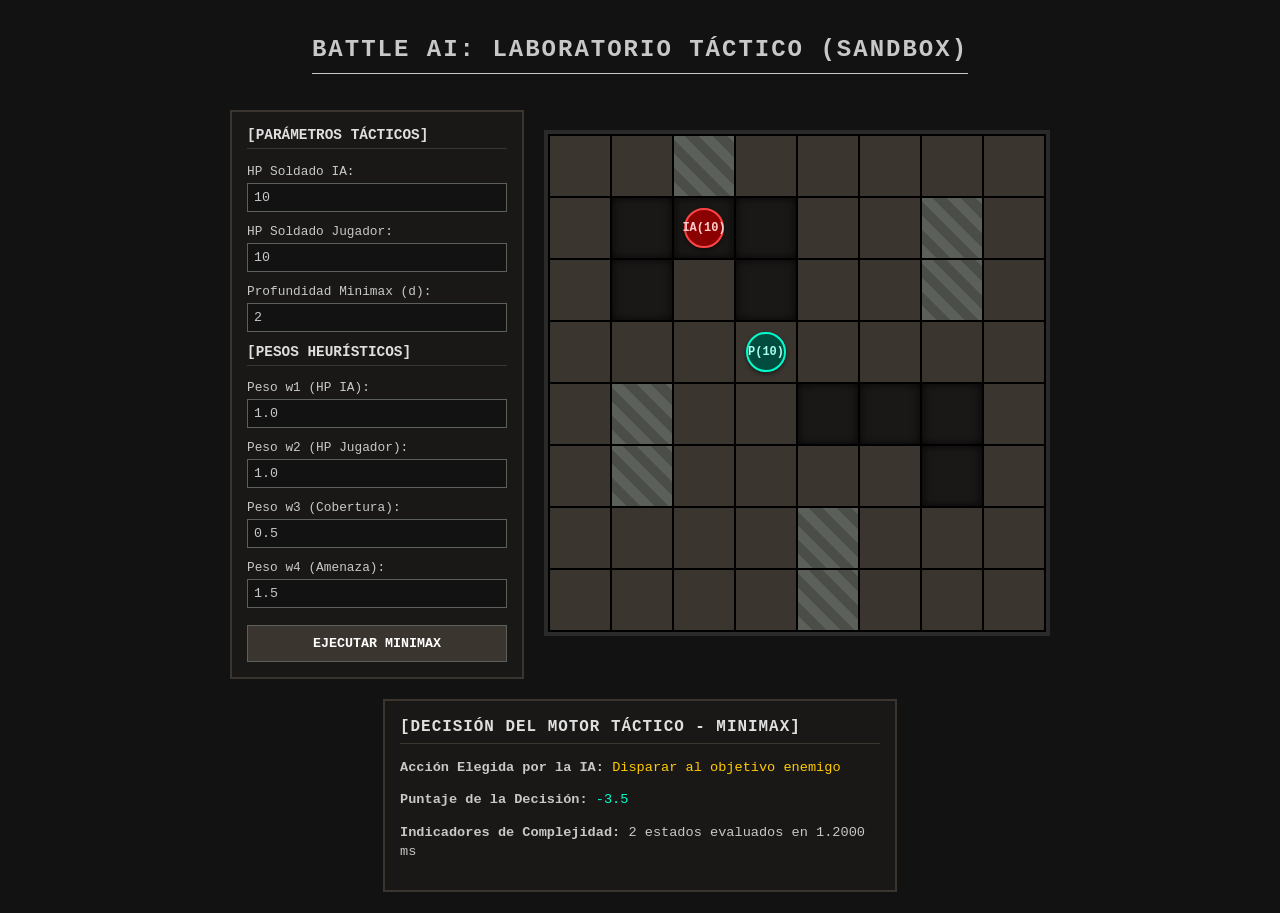
==== index.html @ 10f3fe08 "Renombrar Index.html a index.html en minuscula" ====
<!DOCTYPE html>
<html lang="es">
<head>
    <meta charset="UTF-8">
    <meta name="viewport" content="width=device-width, initial-scale=1.0">
    <title>Gridlock Tactics: Trench Korps - Sandbox IA</title>
    <link rel="stylesheet" href="ui/style.css">
</head>
<body>
    <header>
        <h1>BATTLE AI: LABORATORIO TÁCTICO (SANDBOX)</h1>
    </header>
    
    <main class="contenedor-principal">
        <!-- Panel de Control para alterar estadísticas y pesos en vivo -->
        <aside class="panel-controles">
            <h3>[PARÁMETROS TÁCTICOS]</h3>
            <div class="grupo-control">
                <label>HP Soldado IA:</label>
                <input type="number" id="input-hp-ia" value="10" min="1" max="20">
            </div>
            <div class="grupo-control">
                <label>HP Soldado Jugador:</label>
                <input type="number" id="input-hp-jugador" value="10" min="1" max="20">
            </div>
            <div class="grupo-control">
                <label>Profundidad Minimax (d):</label>
                <input type="number" id="input-profundidad" value="2" min="1" max="4">
            </div>

            <h3>[PESOS HEURÍSTICOS]</h3>
            <div class="grupo-control">
                <label>Peso w1 (HP IA):</label>
                <input type="number" id="input-w1" value="1.0" step="0.1">
            </div>
            <div class="grupo-control">
                <label>Peso w2 (HP Jugador):</label>
                <input type="number" id="input-w2" value="1.0" step="0.1">
            </div>
            <div class="grupo-control">
                <label>Peso w3 (Cobertura):</label>
                <input type="number" id="input-w3" value="0.5" step="0.1">
            </div>
            <div class="grupo-control">
                <label>Peso w4 (Amenaza):</label>
                <input type="number" id="input-w4" value="1.5" step="0.1">
            </div>

            <button id="btn-calcular" class="btn-tactico">EJECUTAR MINIMAX</button>
        </aside>

        <!-- Tablero Visual -->
        <section>
            <div id="tablero-juego" class="contenedor-tablero"></div>
        </section>
    </main>

    <!-- Panel de Resultados del Minimax -->
    <section id="panel-metricas" class="panel-metricas">
        <h3>[DIAGNÓSTICO DEL ÁRBOL DE DECISIONES]</h3>
        <p>Modifica los parámetros y presiona "Ejecutar Minimax".</p>
    </section>

    <script type="module" src="main.js"></script>
</body>
</html>
---- ui/style.css ----
:root {
    --fondo-oscuro: #121212;
    --texto-terminal: #c8c8c8;
    
    /* Paleta Krieg / Grimdark */
    --terreno-libre: #3b3530;
    --terreno-trinchera: #1a1817;
    --terreno-obstaculo: #5c605a;
    
    --espacio-grilla: 2px;
    --tamano-celda: 60px;
}

body {
    background-color: var(--fondo-oscuro);
    color: var(--texto-terminal);
    font-family: monospace;
    display: flex;
    flex-direction: column;
    align-items: center;
    margin: 0;
    padding: 20px;
}

h1 {
    font-size: 1.5rem;
    letter-spacing: 2px;
    border-bottom: 1px solid var(--texto-terminal);
    padding-bottom: 10px;
}

.contenedor-tablero {
    display: grid;
    gap: var(--espacio-grilla);
    background-color: #000;
    border: 4px solid #2a2a2a;
    padding: var(--espacio-grilla);
    margin-top: 20px;
}

.casilla {
    width: var(--tamano-celda);
    height: var(--tamano-celda);
    display: flex;
    justify-content: center;
    align-items: center;
    font-size: 0.8rem;
    user-select: none;
}

/* Clases dinámicas inyectadas por JS */
.casilla-libre { background-color: var(--terreno-libre); }
.casilla-trinchera { 
    background-color: var(--terreno-trinchera);
    box-shadow: inset 0 0 10px rgba(0,0,0,0.8);
}
.casilla-obstaculo { 
    background-color: var(--terreno-obstaculo);
    background-image: repeating-linear-gradient(45deg, transparent, transparent 10px, rgba(0,0,0,0.2) 10px, rgba(0,0,0,0.2) 20px);
}
.panel-metricas {
    margin-top: 20px;
    padding: 15px;
    background-color: #1a1817;
    border: 2px solid #3b3530;
    width: 480px;
    font-size: 0.85rem;
    line-height: 1.4;
}

.panel-metricas h3 {
    margin: 0 0 10px 0;
    color: #dfdfdf;
    border-bottom: 1px solid #3b3530;
    padding-bottom: 5px;
    letter-spacing: 1px;
}
.contenedor-principal {
    display: flex;
    gap: 20px;
    align-items: flex-start;
    margin-top: 20px;
}

.panel-controles {
    background-color: #1a1817;
    border: 2px solid #3b3530;
    padding: 15px;
    width: 260px;
}

.panel-controles h3 {
    margin-top: 0;
    font-size: 0.9rem;
    color: #dfdfdf;
    border-bottom: 1px solid #3b3530;
    padding-bottom: 5px;
}

.grupo-control {
    margin-bottom: 12px;
    display: flex;
    flex-direction: column;
    gap: 4px;
    font-size: 0.8rem;
}

.grupo-control input {
    background-color: #121212;
    border: 1px solid #5c605a;
    color: #c8c8c8;
    padding: 6px;
    font-family: monospace;
}

.btn-tactico {
    width: 100%;
    background-color: #3b3530;
    color: #fff;
    border: 1px solid #5c605a;
    padding: 10px;
    cursor: pointer;
    font-family: monospace;
    font-weight: bold;
    margin-top: 5px;
    transition: background 0.2s;
}

.btn-tactico:hover {
    background-color: #5c605a;
    color: #00ffcc;
}

/* Indicador visual de unidad sobre la celda */
.casilla {
    position: relative;
}

.unidad-ficha {
    width: 36px;
    height: 36px;
    border-radius: 50%;
    display: flex;
    justify-content: center;
    align-items: center;
    font-size: 0.75rem;
    font-weight: bold;
    box-shadow: 0 2px 4px rgba(0,0,0,0.5);
}

.unidad-ia {
    background-color: #8b0000; /* Rojo Krieg / Enemigo */
    color: #ffcccc;
    border: 2px solid #ff4444;
}

.unidad-jugador {
    background-color: #004d40; /* Verde oscuro / Aliado */
    color: #a7ffeb;
    border: 2px solid #00ffcc;
}
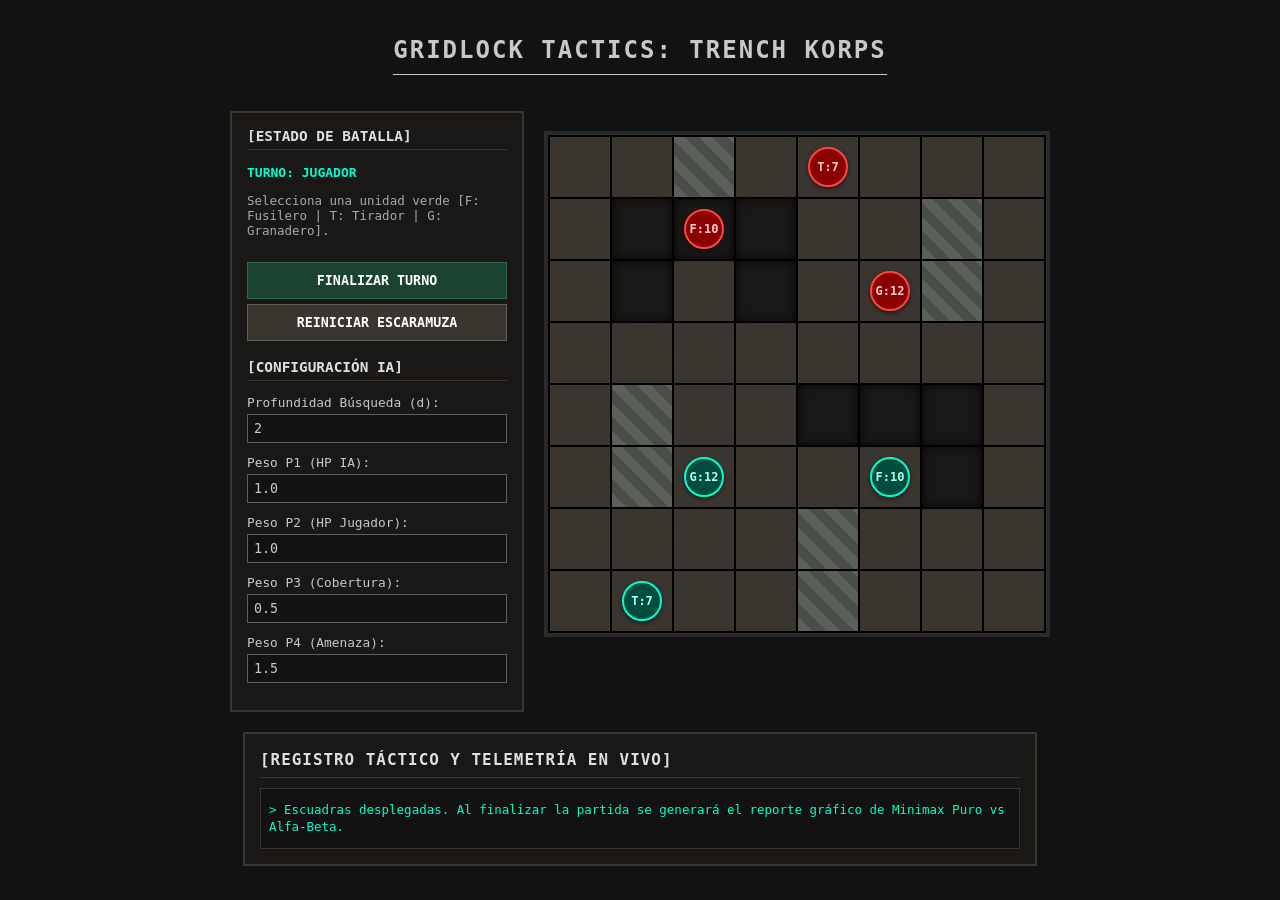
==== commit 471468cc: "añadido MinimaxAlfaBeta y mejoras a la jugabilidad, ademas de unidades y una grafica para demostrar " ====
--- a/index.html
+++ b/index.html
@@ -3,63 +3,61 @@
 <head>
     <meta charset="UTF-8">
     <meta name="viewport" content="width=device-width, initial-scale=1.0">
-    <title>Gridlock Tactics: Trench Korps - Sandbox IA</title>
+    <title>Gridlock Tactics: Trench Korps</title>
     <link rel="stylesheet" href="ui/style.css">
 </head>
 <body>
     <header>
-        <h1>BATTLE AI: LABORATORIO TÁCTICO (SANDBOX)</h1>
+        <h1>GRIDLOCK TACTICS: TRENCH KORPS</h1>
     </header>
     
     <main class="contenedor-principal">
-        <!-- Panel de Control para alterar estadísticas y pesos en vivo -->
+        <!-- Panel de Control de Partida y Parámetros IA -->
         <aside class="panel-controles">
-            <h3>[PARÁMETROS TÁCTICOS]</h3>
+            <h3>[ESTADO DE BATALLA]</h3>
+            <p id="indicador-turno" style="color: #00ffcc; font-weight: bold;">TURNO: JUGADOR</p>
+            <p id="info-unidad" style="font-size: 0.78rem; color: #aaa;">Selecciona una unidad verde [F: Fusilero | T: Tirador | G: Granadero].</p>
+            
+            <button id="btn-fin-turno" class="btn-tactico btn-fin-turno">FINALIZAR TURNO</button>
+            <button id="btn-reiniciar" class="btn-tactico">REINICIAR ESCARAMUZA</button>
+
+            <h3 style="margin-top: 18px;">[CONFIGURACIÓN IA]</h3>
             <div class="grupo-control">
-                <label>HP Soldado IA:</label>
-                <input type="number" id="input-hp-ia" value="10" min="1" max="20">
+                <label>Profundidad Búsqueda (d):</label>
+                <input type="number" id="input-profundidad" value="2" min="1" max="3">
             </div>
             <div class="grupo-control">
-                <label>HP Soldado Jugador:</label>
-                <input type="number" id="input-hp-jugador" value="10" min="1" max="20">
+                <label>Peso P1 (HP IA):</label>
+                <input type="number" id="input-p1" value="1.0" step="0.1">
             </div>
             <div class="grupo-control">
-                <label>Profundidad Minimax (d):</label>
-                <input type="number" id="input-profundidad" value="2" min="1" max="4">
-            </div>
-
-            <h3>[PESOS HEURÍSTICOS]</h3>
-            <div class="grupo-control">
-                <label>Peso w1 (HP IA):</label>
-                <input type="number" id="input-w1" value="1.0" step="0.1">
+                <label>Peso P2 (HP Jugador):</label>
+                <input type="number" id="input-p2" value="1.0" step="0.1">
             </div>
             <div class="grupo-control">
-                <label>Peso w2 (HP Jugador):</label>
-                <input type="number" id="input-w2" value="1.0" step="0.1">
+                <label>Peso P3 (Cobertura):</label>
+                <input type="number" id="input-p3" value="0.5" step="0.1">
             </div>
             <div class="grupo-control">
-                <label>Peso w3 (Cobertura):</label>
-                <input type="number" id="input-w3" value="0.5" step="0.1">
+                <label>Peso P4 (Amenaza):</label>
+                <input type="number" id="input-p4" value="1.5" step="0.1">
             </div>
-            <div class="grupo-control">
-                <label>Peso w4 (Amenaza):</label>
-                <input type="number" id="input-w4" value="1.5" step="0.1">
-            </div>
-
-            <button id="btn-calcular" class="btn-tactico">EJECUTAR MINIMAX</button>
         </aside>
 
-        <!-- Tablero Visual -->
+        <!-- Tablero Táctico -->
         <section>
             <div id="tablero-juego" class="contenedor-tablero"></div>
         </section>
     </main>
 
-    <!-- Panel de Resultados del Minimax -->
-    <section id="panel-metricas" class="panel-metricas">
-        <h3>[DIAGNÓSTICO DEL ÁRBOL DE DECISIONES]</h3>
-        <p>Modifica los parámetros y presiona "Ejecutar Minimax".</p>
+    <!-- Panel de Telemetría y Registro Táctico en Vivo -->
+    <section class="panel-metricas" style="width: 760px; max-width: 95vw;">
+        <h3>[REGISTRO TÁCTICO Y TELEMETRÍA EN VIVO]</h3>
+        <div id="log-combate" class="log-combate"></div>
     </section>
+
+    <!-- Panel de Estadísticas y Gráfica Comparativa Post-Partida -->
+    <section id="panel-postpartida" class="panel-postpartida" style="display: none;"></section>
 
     <script type="module" src="main.js"></script>
 </body>
--- a/ui/style.css
+++ b/ui/style.css
@@ -158,4 +158,116 @@
     background-color: #004d40; /* Verde oscuro / Aliado */
     color: #a7ffeb;
     border: 2px solid #00ffcc;
+}
+
+/* Resaltados de interacción táctica */
+.casilla {
+    cursor: pointer;
+    transition: transform 0.1s, box-shadow 0.15s;
+}
+
+.casilla-seleccionada {
+    outline: 2px solid #00ffcc;
+    outline-offset: -3px;
+}
+
+.casilla-movimiento {
+    box-shadow: inset 0 0 12px rgba(0, 255, 136, 0.65);
+    border: 1px solid #00ff88;
+}
+
+.casilla-movimiento:hover {
+    background-color: rgba(0, 255, 136, 0.25);
+}
+
+.casilla-ataque {
+    box-shadow: inset 0 0 14px rgba(255, 50, 50, 0.85);
+    border: 1px solid #ff3333;
+}
+
+.casilla-ataque:hover {
+    background-color: rgba(255, 50, 50, 0.3);
+}
+
+.btn-fin-turno {
+    background-color: #1b4332;
+    border-color: #2d6a4f;
+    margin-top: 12px;
+}
+
+.btn-fin-turno:hover {
+    background-color: #2d6a4f;
+    color: #fff;
+}
+
+.log-combate {
+    max-height: 150px;
+    overflow-y: auto;
+    background: #121212;
+    border: 1px solid #3b3530;
+    padding: 8px;
+    margin-top: 10px;
+    font-size: 0.78rem;
+}
+
+.log-combate p {
+    margin: 4px 0;
+}
+
+.mira-despejada {
+    background-color: rgba(255, 204, 0, 0.25) !important;
+    outline: 1px dashed #ffcc00;
+}
+
+.mira-bloqueada {
+    background-color: rgba(255, 40, 40, 0.45) !important;
+    outline: 2px solid #ff2828;
+}
+
+@keyframes destelloDisparo {
+    0%   { background-color: #ffffff; transform: scale(1.08); }
+    50%  { background-color: #ff4444; }
+    100% { transform: scale(1); }
+}
+
+.efecto-impacto {
+    animation: destelloDisparo 0.35s ease-out;
+}
+.panel-postpartida {
+    margin-top: 20px;
+    padding: 20px;
+    background-color: #1a1817;
+    border: 2px solid #00ffcc;
+    width: 760px;
+    max-width: 95vw;
+}
+
+.resumen-kpi {
+    display: grid;
+    grid-template-columns: repeat(3, 1fr);
+    gap: 12px;
+    margin-top: 12px;
+}
+
+.kpi-card {
+    background-color: #121212;
+    border: 1px solid #3b3530;
+    padding: 12px;
+    display: flex;
+    flex-direction: column;
+    gap: 4px;
+}
+
+.kpi-card span {
+    font-size: 0.72rem;
+    color: #999;
+}
+
+.kpi-card strong {
+    font-size: 1.35rem;
+}
+
+.kpi-card small {
+    font-size: 0.72rem;
+    color: #bbb;
 }
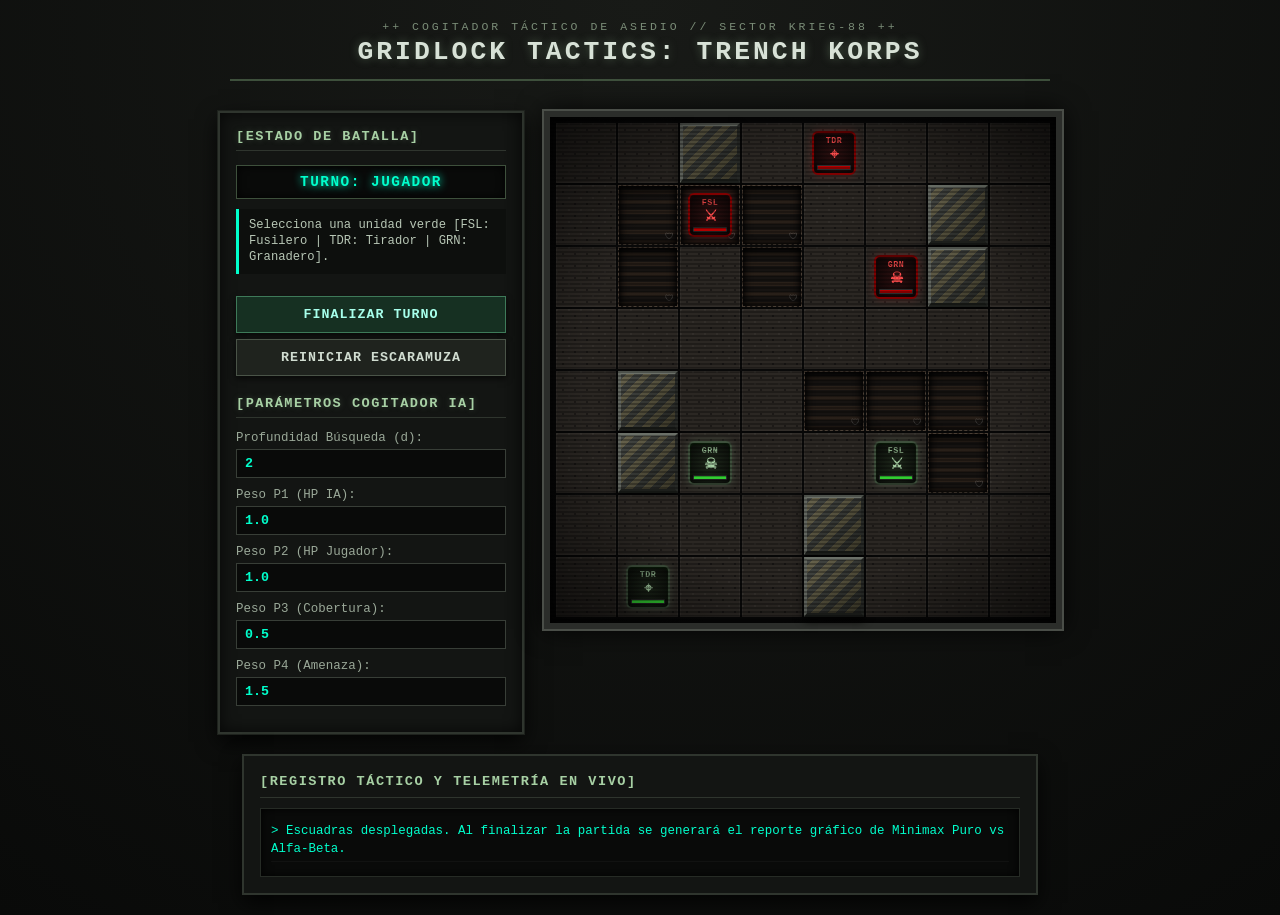
==== commit 9017791e: "agregado mejoras al Style para que tome tonos mas oscuros en base a la ambientacion de 40k" ====
--- a/index.html
+++ b/index.html
@@ -7,7 +7,8 @@
     <link rel="stylesheet" href="ui/style.css">
 </head>
 <body>
-    <header>
+    <header class="cabecera-imperial">
+        <div class="subtitulo-imperio">++ COGITADOR TÁCTICO DE ASEDIO // SECTOR KRIEG-88 ++</div>
         <h1>GRIDLOCK TACTICS: TRENCH KORPS</h1>
     </header>
     
@@ -15,13 +16,17 @@
         <!-- Panel de Control de Partida y Parámetros IA -->
         <aside class="panel-controles">
             <h3>[ESTADO DE BATALLA]</h3>
-            <p id="indicador-turno" style="color: #00ffcc; font-weight: bold;">TURNO: JUGADOR</p>
-            <p id="info-unidad" style="font-size: 0.78rem; color: #aaa;">Selecciona una unidad verde [F: Fusilero | T: Tirador | G: Granadero].</p>
+            <div class="visor-turno">
+                <p id="indicador-turno">TURNO: JUGADOR</p>
+            </div>
+            <div class="visor-telemetria-unidad">
+                <p id="info-unidad">Selecciona una unidad verde [FSL | TDR | GRN].</p>
+            </div>
             
             <button id="btn-fin-turno" class="btn-tactico btn-fin-turno">FINALIZAR TURNO</button>
             <button id="btn-reiniciar" class="btn-tactico">REINICIAR ESCARAMUZA</button>
 
-            <h3 style="margin-top: 18px;">[CONFIGURACIÓN IA]</h3>
+            <h3 style="margin-top: 20px;">[PARÁMETROS COGITADOR IA]</h3>
             <div class="grupo-control">
                 <label>Profundidad Búsqueda (d):</label>
                 <input type="number" id="input-profundidad" value="2" min="1" max="3">
@@ -61,4 +66,4 @@
 
     <script type="module" src="main.js"></script>
 </body>
-</html>+</html> 
--- a/ui/style.css
+++ b/ui/style.css
@@ -1,20 +1,24 @@
+/* =========================================================
+   1. VARIABLES Y CONFIGURACIÓN GLOBAL (PALETA KRIEG 40K)
+   ========================================================= */
 :root {
-    --fondo-oscuro: #121212;
+    --fondo-oscuro: #0b0c0b;
+    --panel-fondo: #131513;
+    --panel-borde: #2f352e;
     --texto-terminal: #c8c8c8;
-    
-    /* Paleta Krieg / Grimdark */
-    --terreno-libre: #3b3530;
-    --terreno-trinchera: #1a1817;
-    --terreno-obstaculo: #5c605a;
-    
+    --fosforo-verde: #00ffcc;
+    --imperial-verde: #a7d0a4;
+    --hostil-rojo: #ff4d4d;
+
     --espacio-grilla: 2px;
     --tamano-celda: 60px;
 }
 
 body {
     background-color: var(--fondo-oscuro);
+    background-image: radial-gradient(circle at top, #181a17 0%, #090a09 100%);
     color: var(--texto-terminal);
-    font-family: monospace;
+    font-family: 'Courier New', Courier, monospace;
     display: flex;
     flex-direction: column;
     align-items: center;
@@ -22,23 +26,189 @@
     padding: 20px;
 }
 
+/* =========================================================
+   2. CABECERA IMPERIAL Y ESTRUCTURA PRINCIPAL
+   ========================================================= */
+.cabecera-imperial {
+    text-align: center;
+    border-bottom: 2px solid #3e503c;
+    padding-bottom: 12px;
+    margin-bottom: 10px;
+    width: 100%;
+    max-width: 820px;
+}
+
+.subtitulo-imperio {
+    font-size: 0.72rem;
+    letter-spacing: 3px;
+    color: #7a8c77;
+    margin-bottom: 4px;
+}
+
 h1 {
-    font-size: 1.5rem;
-    letter-spacing: 2px;
-    border-bottom: 1px solid var(--texto-terminal);
-    padding-bottom: 10px;
-}
-
+    font-size: 1.65rem;
+    letter-spacing: 3px;
+    margin: 0;
+    color: #d8e2d7;
+    text-shadow: 0 0 10px rgba(167, 208, 164, 0.35);
+}
+
+.contenedor-principal {
+    display: flex;
+    gap: 20px;
+    align-items: flex-start;
+    margin-top: 20px;
+}
+
+/* =========================================================
+   3. PANEL LATERAL (CONSOLA DE MANDO Y COGITADOR IA)
+   ========================================================= */
+.panel-controles {
+    background-color: var(--panel-fondo);
+    border: 2px solid var(--panel-borde);
+    outline: 1px solid #1e221d;
+    box-shadow: 0 8px 20px rgba(0, 0, 0, 0.8), inset 0 0 15px rgba(0, 0, 0, 0.7);
+    padding: 16px;
+    width: 270px;
+}
+
+.panel-controles h3 {
+    margin-top: 0;
+    font-size: 0.85rem;
+    letter-spacing: 1.5px;
+    color: var(--imperial-verde);
+    border-bottom: 1px solid var(--panel-borde);
+    padding-bottom: 6px;
+    text-shadow: 0 0 6px rgba(167, 208, 164, 0.25);
+}
+
+.visor-turno {
+    background-color: #090a09;
+    border: 1px solid #3e503c;
+    padding: 8px;
+    text-align: center;
+    margin-bottom: 10px;
+    box-shadow: inset 0 0 8px rgba(0, 0, 0, 0.9);
+}
+
+.visor-turno p {
+    margin: 0;
+    font-weight: bold;
+    letter-spacing: 1.5px;
+    font-size: 0.9rem;
+    text-shadow: 0 0 8px currentColor;
+}
+
+.visor-telemetria-unidad {
+    background-color: #0d0f0d;
+    border-left: 3px solid var(--fosforo-verde);
+    padding: 8px 10px;
+    margin-bottom: 12px;
+    min-height: 44px;
+    display: flex;
+    align-items: center;
+}
+
+.visor-telemetria-unidad p {
+    margin: 0;
+    font-size: 0.76rem;
+    line-height: 1.35;
+    color: #b8c7b6;
+}
+
+.grupo-control {
+    margin-bottom: 10px;
+    display: flex;
+    flex-direction: column;
+    gap: 4px;
+    font-size: 0.78rem;
+    color: #9aa898;
+}
+
+.grupo-control input {
+    background-color: #090a09;
+    border: 1px solid #383e37;
+    color: var(--fosforo-verde);
+    padding: 6px 8px;
+    font-family: monospace;
+    font-weight: bold;
+    transition: border-color 0.2s, box-shadow 0.2s;
+}
+
+.grupo-control input:focus {
+    outline: none;
+    border-color: var(--fosforo-verde);
+    box-shadow: 0 0 8px rgba(0, 255, 204, 0.25);
+}
+
+.btn-tactico {
+    width: 100%;
+    background-color: #1f231e;
+    color: #d0dcd0;
+    border: 1px solid #4a5448;
+    padding: 10px;
+    cursor: pointer;
+    font-family: monospace;
+    font-weight: bold;
+    letter-spacing: 1px;
+    margin-top: 6px;
+    text-transform: uppercase;
+    transition: all 0.2s;
+    box-shadow: 0 3px 6px rgba(0, 0, 0, 0.6);
+}
+
+.btn-tactico:hover {
+    background-color: #2e352d;
+    border-color: var(--fosforo-verde);
+    color: var(--fosforo-verde);
+    box-shadow: 0 0 10px rgba(0, 255, 204, 0.2);
+}
+
+.btn-fin-turno {
+    background-color: #163022;
+    border-color: #3e7a59;
+    color: #a7ffeb;
+    margin-top: 10px;
+}
+
+.btn-fin-turno:hover {
+    background-color: #214a34;
+    border-color: #4dff4d;
+    color: #ffffff;
+    box-shadow: 0 0 12px rgba(77, 255, 77, 0.3);
+}
+
+/* =========================================================
+   4. TABLERO TÁCTICO Y TERRENOS DE ASEDIO
+   ========================================================= */
 .contenedor-tablero {
+    position: relative;
     display: grid;
     gap: var(--espacio-grilla);
-    background-color: #000;
-    border: 4px solid #2a2a2a;
-    padding: var(--espacio-grilla);
-    margin-top: 20px;
+    background-color: #090909;
+    border: 6px solid #2b2d2a;
+    outline: 2px solid #4a4e48;
+    box-shadow: 
+        0 0 25px rgba(0, 0, 0, 0.9),
+        inset 0 0 18px rgba(0, 0, 0, 0.95);
+    padding: 6px;
+}
+
+/* Capa CRT / Líneas de escaneo táctico */
+.contenedor-tablero::after {
+    content: "";
+    position: absolute;
+    inset: 0;
+    background: 
+        linear-gradient(rgba(18, 16, 16, 0) 50%, rgba(0, 0, 0, 0.28) 50%),
+        radial-gradient(circle, transparent 60%, rgba(0, 0, 0, 0.65) 100%);
+    background-size: 100% 4px, 100% 100%;
+    pointer-events: none;
+    z-index: 10;
 }
 
 .casilla {
+    position: relative;
     width: var(--tamano-celda);
     height: var(--tamano-celda);
     display: flex;
@@ -46,128 +216,74 @@
     align-items: center;
     font-size: 0.8rem;
     user-select: none;
-}
-
-/* Clases dinámicas inyectadas por JS */
-.casilla-libre { background-color: var(--terreno-libre); }
+    cursor: pointer;
+    box-sizing: border-box;
+    border: 1px solid rgba(255, 255, 255, 0.03);
+    transition: transform 0.1s, box-shadow 0.15s;
+}
+
+/* Tierra de nadie: ceniza y barro de asedio */
+.casilla-libre {
+    background-color: #2b2723;
+    background-image: 
+        radial-gradient(rgba(0, 0, 0, 0.35) 1px, transparent 0),
+        radial-gradient(rgba(255, 255, 255, 0.03) 1px, transparent 0);
+    background-size: 12px 12px;
+    background-position: 0 0, 6px 6px;
+}
+
+/* Trinchera excavada con tablones de madera y cobertura (-2 Daño) */
 .casilla-trinchera { 
-    background-color: var(--terreno-trinchera);
-    box-shadow: inset 0 0 10px rgba(0,0,0,0.8);
-}
+    background-color: #161311;
+    background-image: 
+        repeating-linear-gradient(
+            0deg,
+            rgba(62, 47, 34, 0.45) 0px,
+            rgba(62, 47, 34, 0.45) 4px,
+            transparent 4px,
+            transparent 10px
+        );
+    box-shadow: 
+        inset 0 4px 10px rgba(0, 0, 0, 0.95),
+        inset 0 -2px 6px rgba(0, 0, 0, 0.85);
+    border: 1px dashed #4a3f35;
+}
+
+.casilla-trinchera::before {
+    content: "🛡";
+    position: absolute;
+    bottom: 2px;
+    right: 3px;
+    font-size: 0.55rem;
+    opacity: 0.35;
+    pointer-events: none;
+}
+
+/* Muro de Hormigón Armado / Búnker (Bloquea paso y Línea de Visión) */
 .casilla-obstaculo { 
-    background-color: var(--terreno-obstaculo);
-    background-image: repeating-linear-gradient(45deg, transparent, transparent 10px, rgba(0,0,0,0.2) 10px, rgba(0,0,0,0.2) 20px);
-}
-.panel-metricas {
-    margin-top: 20px;
-    padding: 15px;
-    background-color: #1a1817;
-    border: 2px solid #3b3530;
-    width: 480px;
-    font-size: 0.85rem;
-    line-height: 1.4;
-}
-
-.panel-metricas h3 {
-    margin: 0 0 10px 0;
-    color: #dfdfdf;
-    border-bottom: 1px solid #3b3530;
-    padding-bottom: 5px;
-    letter-spacing: 1px;
-}
-.contenedor-principal {
-    display: flex;
-    gap: 20px;
-    align-items: flex-start;
-    margin-top: 20px;
-}
-
-.panel-controles {
-    background-color: #1a1817;
-    border: 2px solid #3b3530;
-    padding: 15px;
-    width: 260px;
-}
-
-.panel-controles h3 {
-    margin-top: 0;
-    font-size: 0.9rem;
-    color: #dfdfdf;
-    border-bottom: 1px solid #3b3530;
-    padding-bottom: 5px;
-}
-
-.grupo-control {
-    margin-bottom: 12px;
-    display: flex;
-    flex-direction: column;
-    gap: 4px;
-    font-size: 0.8rem;
-}
-
-.grupo-control input {
-    background-color: #121212;
-    border: 1px solid #5c605a;
-    color: #c8c8c8;
-    padding: 6px;
-    font-family: monospace;
-}
-
-.btn-tactico {
-    width: 100%;
-    background-color: #3b3530;
-    color: #fff;
-    border: 1px solid #5c605a;
-    padding: 10px;
-    cursor: pointer;
-    font-family: monospace;
-    font-weight: bold;
-    margin-top: 5px;
-    transition: background 0.2s;
-}
-
-.btn-tactico:hover {
-    background-color: #5c605a;
-    color: #00ffcc;
-}
-
-/* Indicador visual de unidad sobre la celda */
-.casilla {
-    position: relative;
-}
-
-.unidad-ficha {
-    width: 36px;
-    height: 36px;
-    border-radius: 50%;
-    display: flex;
-    justify-content: center;
-    align-items: center;
-    font-size: 0.75rem;
-    font-weight: bold;
-    box-shadow: 0 2px 4px rgba(0,0,0,0.5);
-}
-
-.unidad-ia {
-    background-color: #8b0000; /* Rojo Krieg / Enemigo */
-    color: #ffcccc;
-    border: 2px solid #ff4444;
-}
-
-.unidad-jugador {
-    background-color: #004d40; /* Verde oscuro / Aliado */
-    color: #a7ffeb;
-    border: 2px solid #00ffcc;
-}
-
-/* Resaltados de interacción táctica */
-.casilla {
-    cursor: pointer;
-    transition: transform 0.1s, box-shadow 0.15s;
-}
-
+    background-color: #464944;
+    background-image: 
+        linear-gradient(135deg, rgba(255, 255, 255, 0.08) 0%, rgba(0, 0, 0, 0.35) 100%),
+        repeating-linear-gradient(
+            -45deg,
+            rgba(0, 0, 0, 0.25) 0px,
+            rgba(0, 0, 0, 0.25) 6px,
+            rgba(212, 160, 23, 0.14) 6px,
+            rgba(212, 160, 23, 0.14) 12px
+        );
+    border-top: 3px solid #6b7068;
+    border-left: 3px solid #62665f;
+    border-right: 3px solid #262825;
+    border-bottom: 4px solid #1c1e1b;
+    box-shadow: 0 4px 8px rgba(0, 0, 0, 0.85);
+    cursor: not-allowed;
+}
+
+/* =========================================================
+   5. RESALTADOS TÁCTICOS Y LÍNEA DE VISIÓN (BRESENHAM / BFS)
+   ========================================================= */
 .casilla-seleccionada {
-    outline: 2px solid #00ffcc;
+    outline: 2px solid var(--fosforo-verde);
     outline-offset: -3px;
 }
 
@@ -187,31 +303,6 @@
 
 .casilla-ataque:hover {
     background-color: rgba(255, 50, 50, 0.3);
-}
-
-.btn-fin-turno {
-    background-color: #1b4332;
-    border-color: #2d6a4f;
-    margin-top: 12px;
-}
-
-.btn-fin-turno:hover {
-    background-color: #2d6a4f;
-    color: #fff;
-}
-
-.log-combate {
-    max-height: 150px;
-    overflow-y: auto;
-    background: #121212;
-    border: 1px solid #3b3530;
-    padding: 8px;
-    margin-top: 10px;
-    font-size: 0.78rem;
-}
-
-.log-combate p {
-    margin: 4px 0;
 }
 
 .mira-despejada {
@@ -233,11 +324,147 @@
 .efecto-impacto {
     animation: destelloDisparo 0.35s ease-out;
 }
+
+/* =========================================================
+   6. FICHAS DE UNIDADES (ESTÉTICA DEATH KORPS OF KRIEG)
+   ========================================================= */
+.unidad-ficha {
+    width: 44px;
+    height: 44px;
+    border-radius: 6px;
+    display: flex;
+    flex-direction: column;
+    justify-content: space-between;
+    align-items: center;
+    font-size: 0.65rem;
+    font-weight: bold;
+    box-sizing: border-box;
+    padding: 3px 2px;
+    text-transform: uppercase;
+    font-family: 'Cinzel', monospace;
+    box-shadow: 0 4px 6px rgba(0, 0, 0, 0.8), inset 0 1px 3px rgba(255, 255, 255, 0.2);
+    position: relative;
+    border: 2px solid;
+    background: radial-gradient(circle, #1a1a1a 0%, #0d0d0d 100%);
+    transition: transform 0.15s, box-shadow 0.15s;
+    z-index: 2;
+}
+
+.unidad-ia {
+    border-color: #800000;
+    color: var(--hostil-rojo);
+    background: radial-gradient(circle, #2d1010 0%, #0a0404 100%);
+    box-shadow: 0 0 8px rgba(255, 77, 77, 0.25), inset 0 1px 2px rgba(255, 0, 0, 0.1);
+}
+
+.unidad-jugador {
+    border-color: #3e503c;
+    color: var(--imperial-verde);
+    background: radial-gradient(circle, #1e281b 0%, #080a07 100%);
+    box-shadow: 0 0 8px rgba(167, 208, 164, 0.25), inset 0 1px 2px rgba(0, 255, 0, 0.1);
+}
+
+.casilla-seleccionada .unidad-ficha {
+    transform: scale(1.1);
+    box-shadow: 0 0 14px var(--texto-terminal), inset 0 1px 4px rgba(255, 255, 255, 0.4);
+    animation: pulsarSeleccion 1.5s infinite alternate;
+}
+
+@keyframes pulsarSeleccion {
+    0%   { border-color: var(--fosforo-verde); box-shadow: 0 0 8px rgba(0, 255, 204, 0.4); }
+    100% { border-color: #008866; box-shadow: 0 0 16px rgba(0, 255, 204, 0.7); }
+}
+
+.unidad-clase-nombre {
+    font-size: 0.52rem;
+    letter-spacing: 0.5px;
+    opacity: 0.85;
+}
+
+.unidad-simbolo {
+    font-size: 0.95rem;
+    line-height: 1;
+    margin-top: 2px;
+    font-weight: 900;
+}
+
+.hud-vida {
+    width: 90%;
+    height: 3px;
+    background-color: #222;
+    border-radius: 1px;
+    overflow: hidden;
+    margin-top: 1px;
+    border: 0.5px solid rgba(255, 255, 255, 0.05);
+}
+
+.hud-vida-barra {
+    height: 100%;
+    background-color: #32cd32;
+    transition: width 0.3s ease-out;
+}
+
+.unidad-ia .hud-vida-barra {
+    background-color: #b30000;
+}
+
+/* =========================================================
+   7. TELEMETRÍA EN VIVO Y REPORTE GRÁFICO POST-PARTIDA
+   ========================================================= */
+.panel-metricas {
+    margin-top: 20px;
+    padding: 16px;
+    background-color: var(--panel-fondo);
+    border: 2px solid var(--panel-borde);
+    box-shadow: 0 8px 20px rgba(0, 0, 0, 0.8);
+    font-size: 0.85rem;
+    line-height: 1.4;
+}
+
+.panel-metricas h3 {
+    margin: 0 0 10px 0;
+    color: var(--imperial-verde);
+    border-bottom: 1px solid var(--panel-borde);
+    padding-bottom: 6px;
+    letter-spacing: 1.5px;
+    font-size: 0.85rem;
+}
+
+.log-combate {
+    max-height: 150px;
+    overflow-y: auto;
+    background: #090a09;
+    border: 1px solid #262b25;
+    padding: 10px;
+    margin-top: 8px;
+    font-size: 0.78rem;
+    box-shadow: inset 0 0 10px rgba(0, 0, 0, 0.9);
+}
+
+.log-combate::-webkit-scrollbar {
+    width: 6px;
+}
+
+.log-combate::-webkit-scrollbar-track {
+    background: #090a09;
+}
+
+.log-combate::-webkit-scrollbar-thumb {
+    background: #2f352e;
+}
+
+.log-combate p {
+    margin: 4px 0;
+    border-bottom: 1px solid rgba(255, 255, 255, 0.03);
+    padding-bottom: 3px;
+}
+
 .panel-postpartida {
     margin-top: 20px;
     padding: 20px;
-    background-color: #1a1817;
-    border: 2px solid #00ffcc;
+    background-color: var(--panel-fondo);
+    border: 2px solid var(--fosforo-verde);
+    box-shadow: 0 0 25px rgba(0, 255, 204, 0.15);
     width: 760px;
     max-width: 95vw;
 }
@@ -250,8 +477,8 @@
 }
 
 .kpi-card {
-    background-color: #121212;
-    border: 1px solid #3b3530;
+    background-color: #090a09;
+    border: 1px solid var(--panel-borde);
     padding: 12px;
     display: flex;
     flex-direction: column;
@@ -260,7 +487,7 @@
 
 .kpi-card span {
     font-size: 0.72rem;
-    color: #999;
+    color: #889686;
 }
 
 .kpi-card strong {
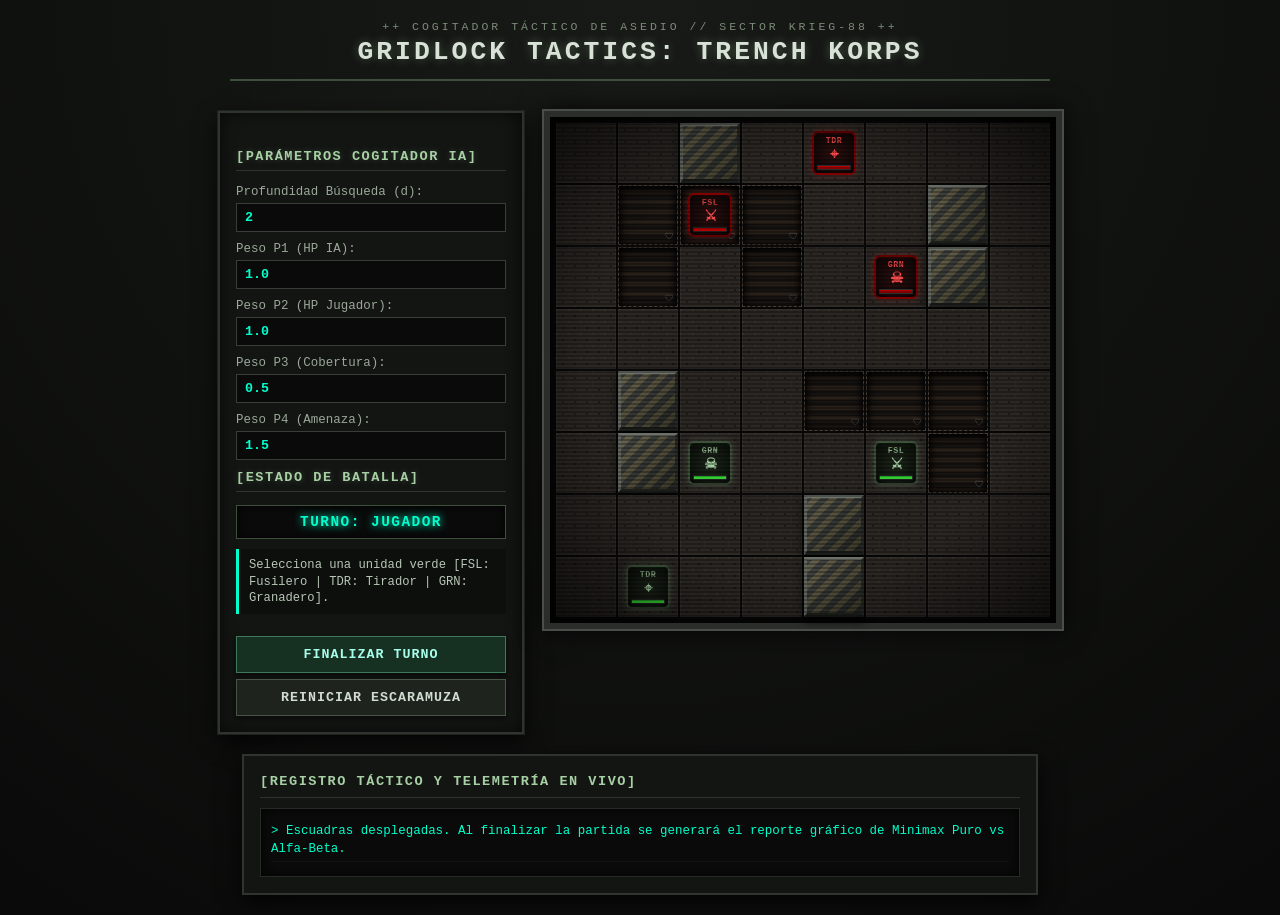
==== commit 4f96bb65: "agregado diseño responsivo" ====
--- a/index.html
+++ b/index.html
@@ -14,18 +14,9 @@
     
     <main class="contenedor-principal">
         <!-- Panel de Control de Partida y Parámetros IA -->
+        <!-- Panel de Control de Partida y Parámetros IA -->
         <aside class="panel-controles">
-            <h3>[ESTADO DE BATALLA]</h3>
-            <div class="visor-turno">
-                <p id="indicador-turno">TURNO: JUGADOR</p>
-            </div>
-            <div class="visor-telemetria-unidad">
-                <p id="info-unidad">Selecciona una unidad verde [FSL | TDR | GRN].</p>
-            </div>
-            
-            <button id="btn-fin-turno" class="btn-tactico btn-fin-turno">FINALIZAR TURNO</button>
-            <button id="btn-reiniciar" class="btn-tactico">REINICIAR ESCARAMUZA</button>
-
+            <!-- LOS PARÁMETROS BAJAN AQUÍ ABAJO -->
             <h3 style="margin-top: 20px;">[PARÁMETROS COGITADOR IA]</h3>
             <div class="grupo-control">
                 <label>Profundidad Búsqueda (d):</label>
@@ -47,6 +38,18 @@
                 <label>Peso P4 (Amenaza):</label>
                 <input type="number" id="input-p4" value="1.5" step="0.1">
             </div>
+                        <h3>[ESTADO DE BATALLA]</h3>
+                        <div class="visor-turno">
+                <p id="indicador-turno">TURNO: JUGADOR</p>
+            </div>
+            <div class="visor-telemetria-unidad">
+                <p id="info-unidad">Selecciona una unidad verde [FSL | TDR | GRN].</p>
+            </div>
+            
+            <!-- LOS BOTONES SUBEN AQUÍ ARRIBA -->
+            <button id="btn-fin-turno" class="btn-tactico btn-fin-turno">FINALIZAR TURNO</button>
+            <button id="btn-reiniciar" class="btn-tactico">REINICIAR ESCARAMUZA</button>
+
         </aside>
 
         <!-- Tablero Táctico -->
--- a/ui/style.css
+++ b/ui/style.css
@@ -497,4 +497,50 @@
 .kpi-card small {
     font-size: 0.72rem;
     color: #bbb;
+}
+
+/* =========================================================
+   8. DISEÑO RESPONSIVE Y ADAPTACIÓN MÓVIL
+   ========================================================= */
+
+@media (max-width: 900px) {
+    .contenedor-principal {
+        flex-direction: column;
+        align-items: center;
+        width: 100%;
+    }
+
+    .panel-controles {
+        width: 100%;
+        max-width: 520px;
+        box-sizing: border-box;
+    }
+
+    .panel-metricas,
+    .panel-postpartida {
+        width: 100% !important;
+        max-width: 520px !important;
+        box-sizing: border-box;
+    }
+
+    .cabecera-imperial {
+        max-width: 100%;
+    }
+}
+
+/* Permitir que el tablero escale dinámicamente en pantallas pequeñas si fuera necesario */
+@media (max-width: 600px) {
+    :root {
+        --tamano-celda: 45px; /* Achica un poco las celdas en móviles para que quepa el 8x8 */
+    }
+
+    .unidad-ficha {
+        width: 36px;
+        height: 36px;
+        font-size: 0.55rem;
+    }
+
+    .unidad-simbolo {
+        font-size: 0.75rem;
+    }
 }
